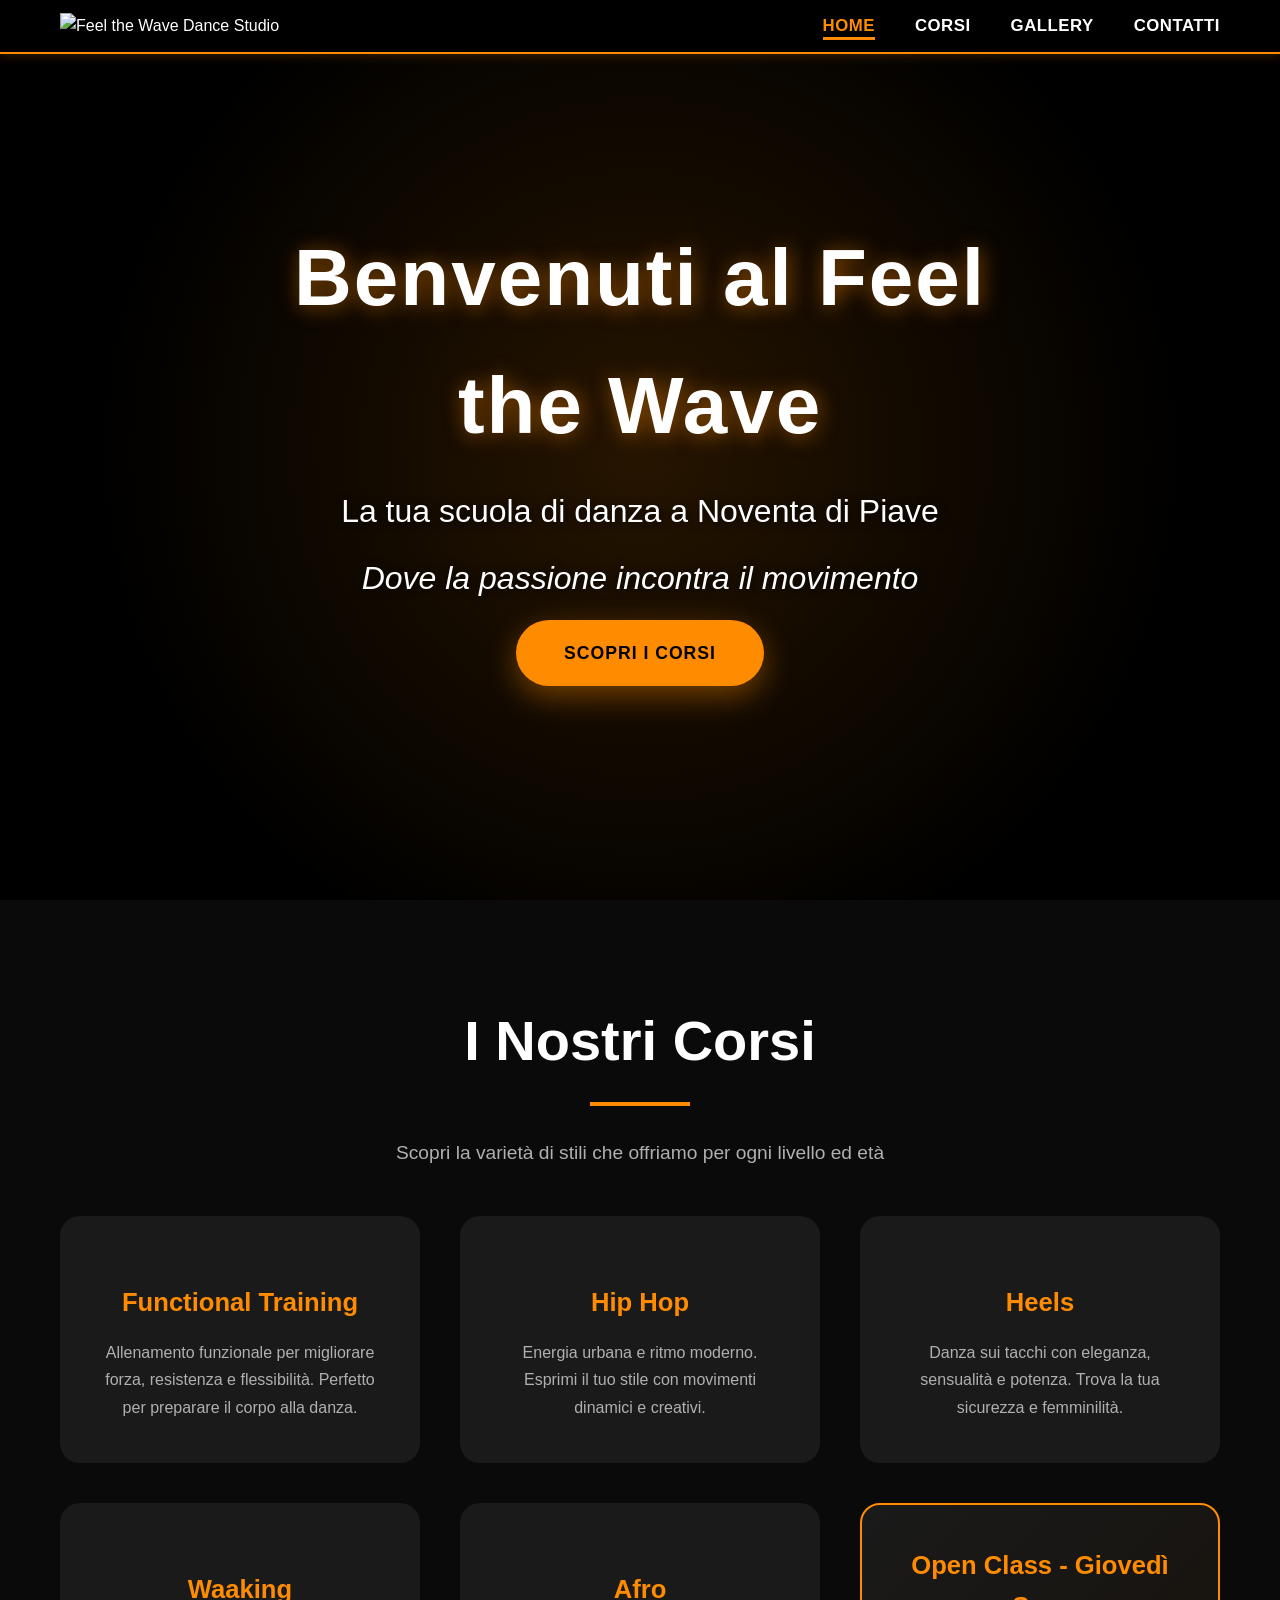
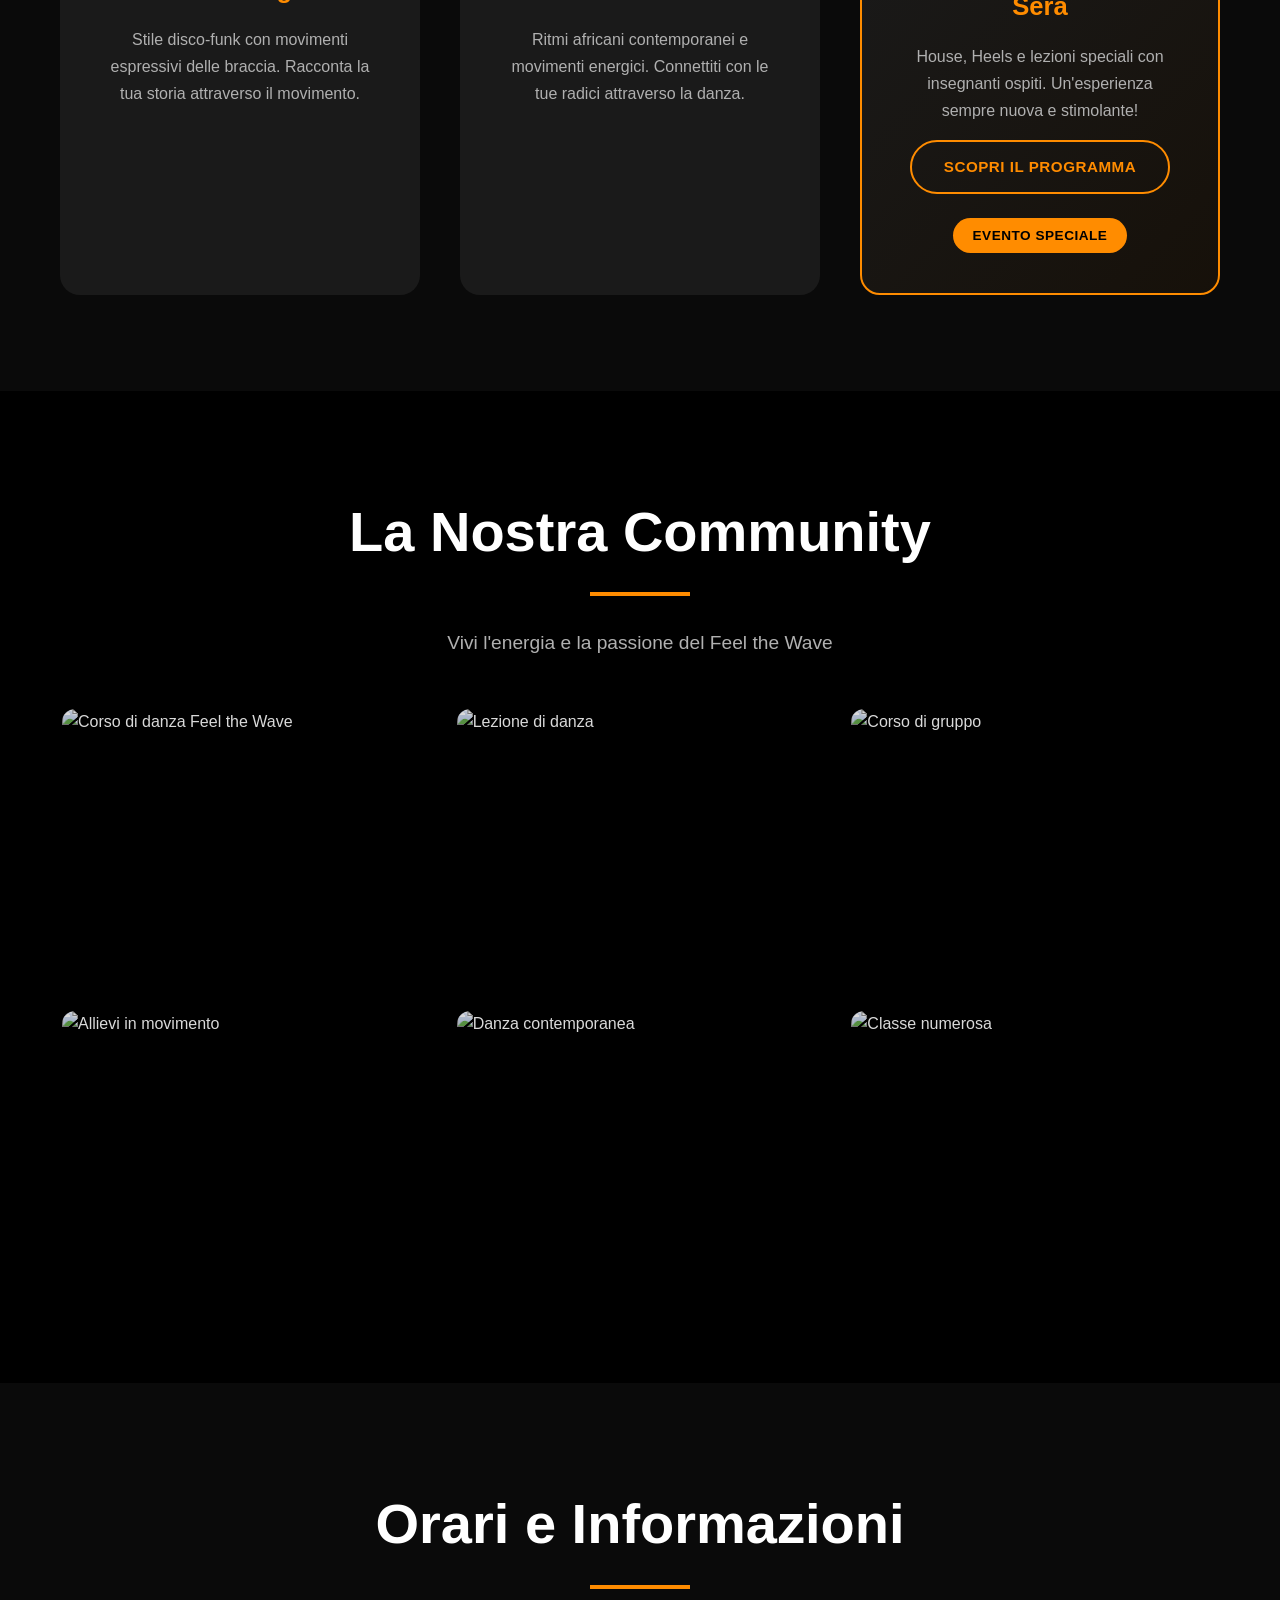
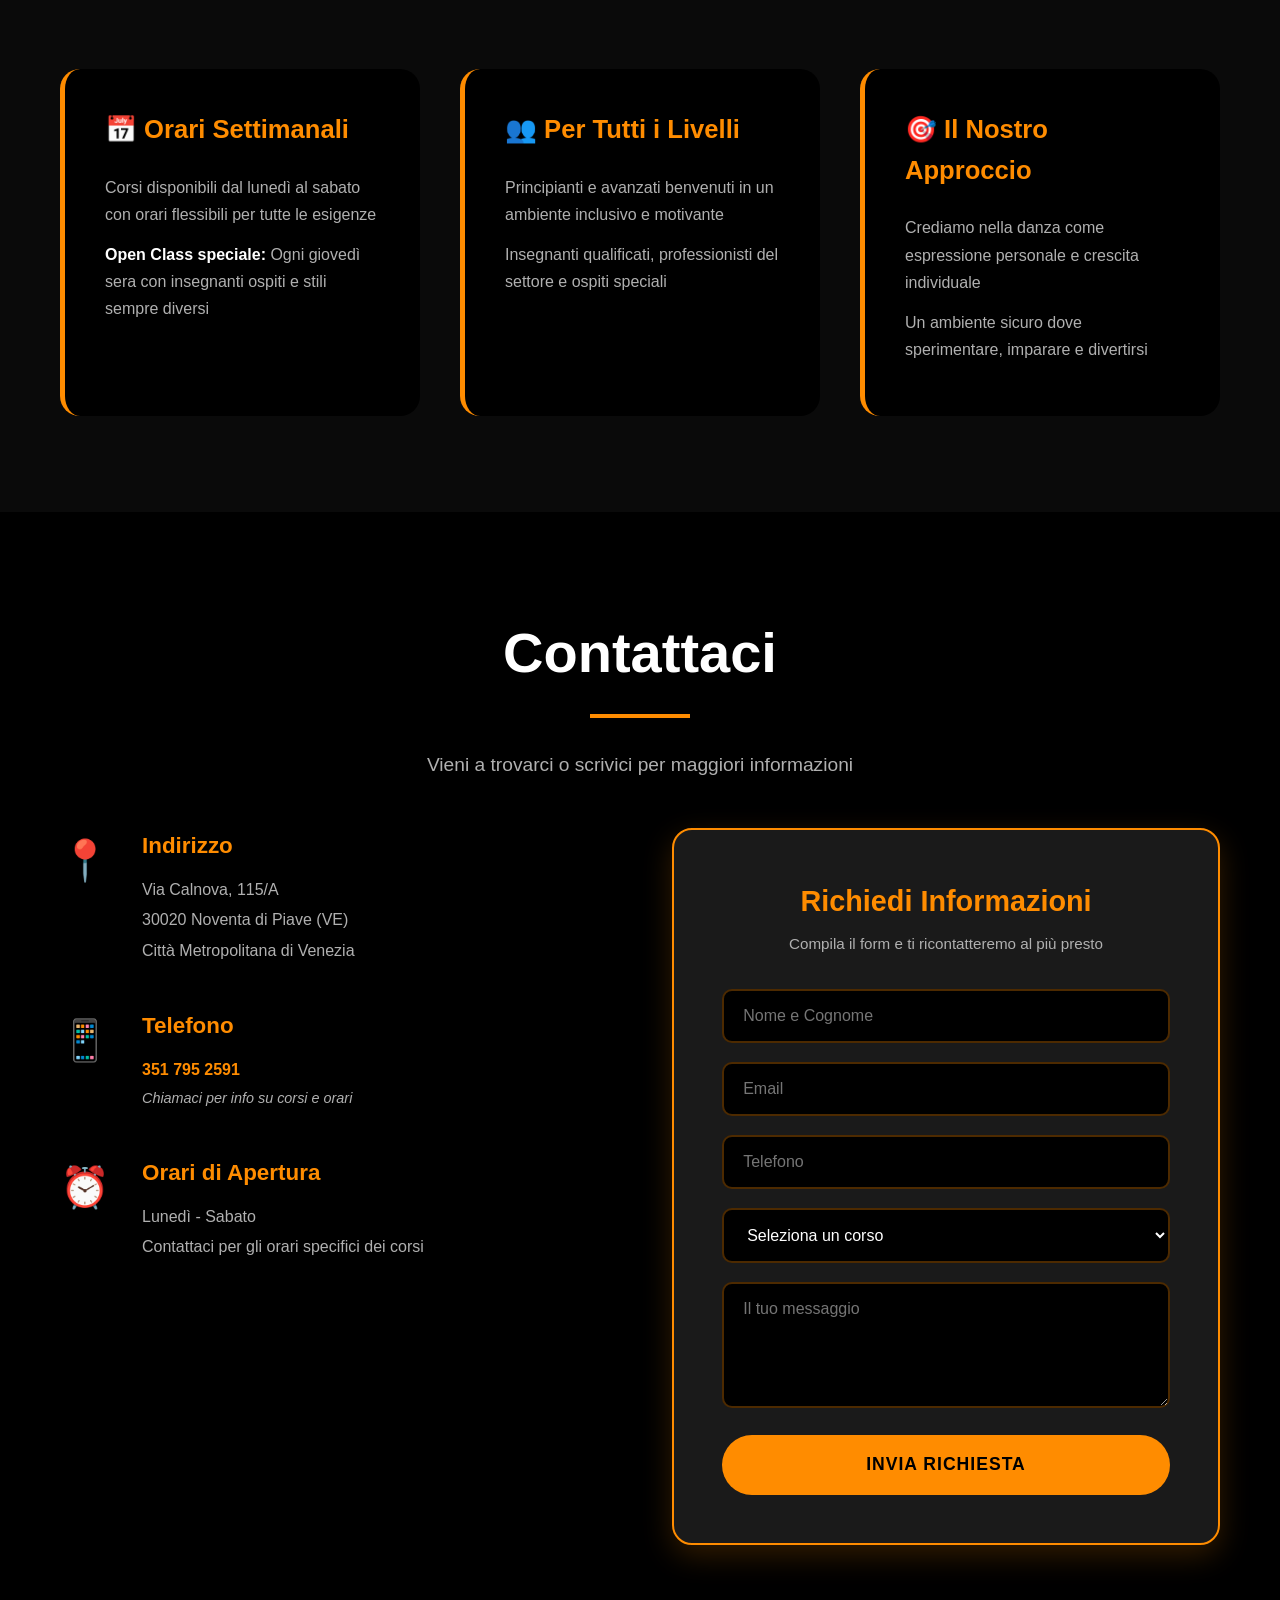
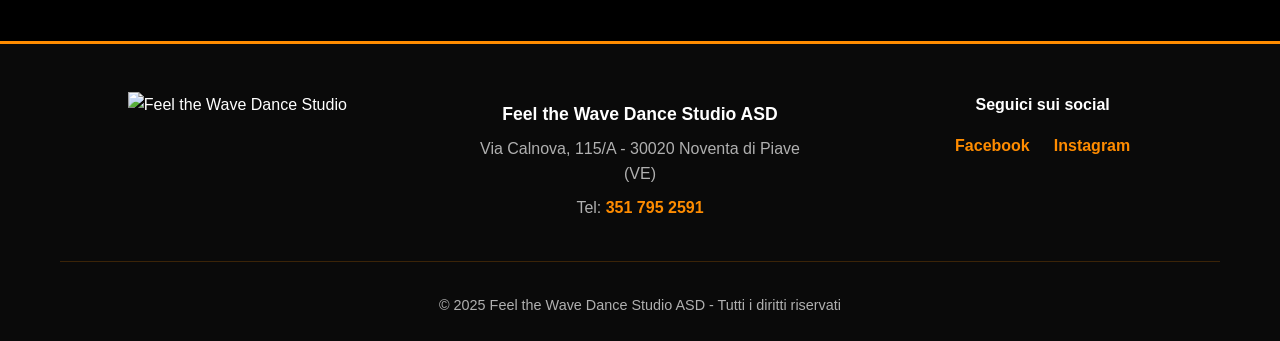
==== index.html @ f0651209 "Update and rename Feel the Wave.html to index.html" ====
<!DOCTYPE html>
<html lang="it">

<head>
    <meta charset="UTF-8">
    <meta name="viewport" content="width=device-width, initial-scale=1.0">
    <title>Feel the Wave Dance Studio ASD - Noventa di Piave</title>
    <link rel="stylesheet" href="style.css">
</head>

<body>
    <header>
        <nav class="navbar">
            <div class="container">
                <div class="logo">
                    <img src="logo.jpg" alt="Feel the Wave Dance Studio" class="logo-img">
                </div>
                <button class="menu-toggle" aria-label="Menu">
                    <span></span>
                    <span></span>
                    <span></span>
                </button>
                <ul class="nav-menu">
                    <li><a href="#home">Home</a></li>
                    <li><a href="#corsi">Corsi</a></li>
                    <li><a href="#gallery">Gallery</a></li>
                    <li><a href="#contatti">Contatti</a></li>
                </ul>
            </div>
        </nav>
    </header>

    <section id="home" class="hero">
        <div class="hero-content">
            <h2>Benvenuti al Feel the Wave</h2>
            <p>La tua scuola di danza a Noventa di Piave</p>
            <p class="hero-subtitle">Dove la passione incontra il movimento</p>
            <a href="#corsi" class="cta-button">Scopri i Corsi</a>
        </div>
        <div class="hero-overlay"></div>
    </section>

    <section id="corsi" class="courses">
        <div class="container">
            <h2 class="section-title">I Nostri Corsi</h2>
            <p class="section-subtitle">Scopri la varietà di stili che offriamo per ogni livello ed età</p>
            <div class="course-grid">
                <div class="course-card">
                    <div class="course-icon"></div>
                    <h3>Functional Training</h3>
                    <p>Allenamento funzionale per migliorare forza, resistenza e flessibilità. Perfetto per preparare il
                        corpo alla danza.</p>
                </div>
                <div class="course-card">
                    <div class="course-icon"></div>
                    <h3>Hip Hop</h3>
                    <p>Energia urbana e ritmo moderno. Esprimi il tuo stile con movimenti dinamici e creativi.</p>
                </div>
                <div class="course-card">
                    <div class="course-icon"></div>
                    <h3>Heels</h3>
                    <p>Danza sui tacchi con eleganza, sensualità e potenza. Trova la tua sicurezza e femminilità.</p>
                </div>
                <div class="course-card">
                    <div class="course-icon"></div>
                    <h3>Waaking</h3>
                    <p>Stile disco-funk con movimenti espressivi delle braccia. Racconta la tua storia attraverso il
                        movimento.</p>
                </div>
                <div class="course-card">
                    <div class="course-icon"></div>
                    <h3>Afro</h3>
                    <p>Ritmi africani contemporanei e movimenti energici. Connettiti con le tue radici attraverso la
                        danza.</p>
                </div>
                <div class="course-card special">
                    <h3>Open Class - Giovedì Sera</h3>
                    <p>House, Heels e lezioni speciali con insegnanti ospiti. Un'esperienza sempre nuova e stimolante!</p>
                    <a href="Open Classes.html" class="course-link">Scopri il Programma</a>
                    <span class="badge">Evento Speciale</span>
                </div>
            </div>
        </div>
    </section>

    <section id="gallery" class="gallery">
        <div class="container">
            <h2 class="section-title">La Nostra Community</h2>
            <p class="section-subtitle">Vivi l'energia e la passione del Feel the Wave</p>
            <div class="gallery-grid">
                <div class="gallery-item">
                    <img src="afro.jpg" alt="Corso di danza Feel the Wave">
                </div>
                <div class="gallery-item">
                    <img src="bambini.jpg" alt="Lezione di danza">
                </div>
                <div class="gallery-item">
                    <img src="bho.jpg" alt="Corso di gruppo">
                </div>
                <div class="gallery-item">
                    <img src="jade.jpg" alt="Allievi in movimento">
                </div>
                <div class="gallery-item">
                    <img src="afro2.jpg" alt="Danza contemporanea">
                </div>
                <div class="gallery-item">
                    <img src="bambini2.jpg" alt="Classe numerosa">
                </div>
            </div>
        </div>
    </section>

    <section id="orari" class="schedule">
        <div class="container">
            <h2 class="section-title">Orari e Informazioni</h2>
            <div class="schedule-info">
                <div class="info-card">
                    <h3>📅 Orari Settimanali</h3>
                    <p>Corsi disponibili dal lunedì al sabato con orari flessibili per tutte le esigenze</p>
                    <p><strong>Open Class speciale:</strong> Ogni giovedì sera con insegnanti ospiti e stili sempre
                        diversi</p>
                </div>
                <div class="info-card">
                    <h3>👥 Per Tutti i Livelli</h3>
                    <p>Principianti e avanzati benvenuti in un ambiente inclusivo e motivante</p>
                    <p>Insegnanti qualificati, professionisti del settore e ospiti speciali</p>
                </div>
                <div class="info-card">
                    <h3>🎯 Il Nostro Approccio</h3>
                    <p>Crediamo nella danza come espressione personale e crescita individuale</p>
                    <p>Un ambiente sicuro dove sperimentare, imparare e divertirsi</p>
                </div>
            </div>
        </div>
    </section>

    <section id="contatti" class="contact">
        <div class="container">
            <h2 class="section-title">Contattaci</h2>
            <p class="section-subtitle">Vieni a trovarci o scrivici per maggiori informazioni</p>
            <div class="contact-grid">
                <div class="contact-info">
                    <div class="contact-item">
                        <div class="contact-icon">📍</div>
                        <div>
                            <h3>Indirizzo</h3>
                            <p>Via Calnova, 115/A</p>
                            <p>30020 Noventa di Piave (VE)</p>
                            <p>Città Metropolitana di Venezia</p>
                        </div>
                    </div>
                    <div class="contact-item">
                        <div class="contact-icon">📱</div>
                        <div>
                            <h3>Telefono</h3>
                            <p><a href="tel:+393517952591">351 795 2591</a></p>
                            <p class="contact-note">Chiamaci per info su corsi e orari</p>
                        </div>
                    </div>
                    <div class="contact-item">
                        <div class="contact-icon">⏰</div>
                        <div>
                            <h3>Orari di Apertura</h3>
                            <p>Lunedì - Sabato</p>
                            <p>Contattaci per gli orari specifici dei corsi</p>
                        </div>
                    </div>
                </div>
                <div class="contact-form-wrapper">
                    <form class="contact-form">
                        <h3>Richiedi Informazioni</h3>
                        <p class="form-subtitle">Compila il form e ti ricontatteremo al più presto</p>
                        <input type="text" name="nome" placeholder="Nome e Cognome" required>
                        <input type="email" name="email" placeholder="Email" required>
                        <input type="tel" name="telefono" placeholder="Telefono">
                        <select name="corso" required>
                            <option value="">Seleziona un corso</option>
                            <option value="functional">Functional Training</option>
                            <option value="hiphop">Hip Hop</option>
                            <option value="heels">Heels</option>
                            <option value="waaking">Waaking</option>
                            <option value="afro">Afro</option>
                            <option value="openclass">Open Class Giovedì</option>
                            <option value="info">Informazioni generali</option>
                        </select>
                        <textarea name="messaggio" placeholder="Il tuo messaggio" rows="5" required></textarea>
                        <button type="submit" class="submit-button">Invia Richiesta</button>
                    </form>
                </div>
            </div>
        </div>
    </section>

    <footer>
        <div class="container">
            <div class="footer-content">
                <div class="footer-logo">
                    <img src="logo.jpg" alt="Feel the Wave Dance Studio">
                </div>
                <div class="footer-info">
                    <p><strong>Feel the Wave Dance Studio ASD</strong></p>
                    <p>Via Calnova, 115/A - 30020 Noventa di Piave (VE)</p>
                    <p>Tel: <a href="tel:+393517952591">351 795 2591</a></p>
                </div>
                <div class="footer-social">
                    <p>Seguici sui social</p>
                    <div class="social-links">
                        <a href="https://www.facebook.com/p/Feel-the-Wave-Dance-Studio-61576033812124/"
                            aria-label="Facebook">Facebook</a>
                        <a href="https://www.instagram.com/feelthewavedancestudio/" aria-label="Instagram">Instagram</a>
                    </div>
                </div>
            </div>
            <div class="footer-bottom">
                <p>&copy; 2025 Feel the Wave Dance Studio ASD - Tutti i diritti riservati</p>
            </div>
        </div>
    </footer>

    <script src="script.js"></script>
</body>

</html>
---- style.css ----
* {
    margin: 0;
    padding: 0;
    box-sizing: border-box;
}

:root {
    --primary-orange: #FF8C00;
    --secondary-orange: #FFA500;
    --bg-black: #000000;
    --bg-dark: #0a0a0a;
    --bg-card: #1a1a1a;
    --text-white: #ffffff;
    --text-gray: #b0b0b0;
    --accent-purple: #9333ea;
}

body {
    font-family: 'Segoe UI', Tahoma, Geneva, Verdana, sans-serif;
    background-color: var(--bg-black);
    color: var(--text-white);
    line-height: 1.6;
    overflow-x: hidden;
}

.container {
    max-width: 1200px;
    margin: 0 auto;
    padding: 0 20px;
}

/* Navbar */
.navbar {
    background: rgba(0, 0, 0, 0.98);
    backdrop-filter: blur(10px);
    position: fixed;
    width: 100%;
    top: 0;
    z-index: 1000;
    border-bottom: 2px solid var(--primary-orange);
    box-shadow: 0 2px 10px rgba(255, 140, 0, 0.2);
}

.navbar .container {
    display: flex;
    justify-content: space-between;
    align-items: center;
    padding: 0.8rem 20px;
}

.logo-img {
    height: 90px;
    width: auto;
    transition: transform 0.3s;
}

.logo-img:hover {
    transform: scale(1.05);
}

.menu-toggle {
    display: none;
    flex-direction: column;
    background: none;
    border: none;
    cursor: pointer;
    padding: 5px;
}

.menu-toggle span {
    width: 25px;
    height: 3px;
    background: var(--primary-orange);
    margin: 3px 0;
    transition: 0.3s;
    border-radius: 2px;
}

.nav-menu {
    display: flex;
    list-style: none;
    gap: 2.5rem;
}

.nav-menu a {
    color: var(--text-white);
    text-decoration: none;
    font-weight: 600;
    font-size: 1.05rem;
    transition: color 0.3s;
    position: relative;
    text-transform: uppercase;
    letter-spacing: 0.5px;
}

.nav-menu a::after {
    content: '';
    position: absolute;
    bottom: -5px;
    left: 0;
    width: 0;
    height: 3px;
    background: var(--primary-orange);
    transition: width 0.3s;
}

.nav-menu a:hover::after,
.nav-menu a.active::after {
    width: 100%;
}

.nav-menu a:hover,
.nav-menu a.active {
    color: var(--primary-orange);
}

/* Hero Section */
.hero {
    min-height: 100vh;
    display: flex;
    align-items: center;
    justify-content: center;
    background: linear-gradient(rgba(0, 0, 0, 0.6), rgba(0, 0, 0, 0.6)),
                url('photo5.jpg');
    background-size: cover;
    background-position: center;
    background-attachment: fixed;
    text-align: center;
    position: relative;
    overflow: hidden;
}

.hero-overlay {
    position: absolute;
    top: 0;
    left: 0;
    width: 100%;
    height: 100%;
    background: radial-gradient(circle at 50% 50%, rgba(255, 140, 0, 0.15), transparent 70%);
    animation: pulse 4s ease-in-out infinite;
    pointer-events: none;
}

@keyframes pulse {
    0%, 100% { opacity: 0.5; }
    50% { opacity: 1; }
}

.hero-content {
    position: relative;
    z-index: 1;
    animation: fadeInUp 1s ease-out;
    max-width: 900px;
    padding: 2rem;
}

@keyframes fadeInUp {
    from {
        opacity: 0;
        transform: translateY(40px);
    }
    to {
        opacity: 1;
        transform: translateY(0);
    }
}

.hero h2 {
    font-size: clamp(3rem, 7vw, 5rem);
    margin-bottom: 1rem;
    color: var(--text-white);
    text-shadow: 2px 2px 20px rgba(255, 140, 0, 0.5);
    font-weight: 800;
    letter-spacing: 2px;
}

.hero p {
    font-size: clamp(1.3rem, 3vw, 2rem);
    color: var(--text-white);
    margin-bottom: 1rem;
    text-shadow: 1px 1px 10px rgba(0, 0, 0, 0.8);
}

.hero-subtitle {
    color: var(--primary-orange);
    font-size: clamp(1.1rem, 2.5vw, 1.5rem);
    margin-bottom: 2.5rem;
    font-style: italic;
}

.cta-button {
    display: inline-block;
    padding: 1.2rem 3rem;
    background: var(--primary-orange);
    color: var(--bg-black);
    text-decoration: none;
    border-radius: 50px;
    font-weight: bold;
    font-size: 1.1rem;
    text-transform: uppercase;
    letter-spacing: 1px;
    transition: all 0.3s;
    box-shadow: 0 10px 30px rgba(255, 140, 0, 0.4);
}

.cta-button:hover {
    transform: translateY(-3px);
    box-shadow: 0 15px 40px rgba(255, 140, 0, 0.6);
    background: var(--secondary-orange);
}

/* Sections */
section {
    padding: 6rem 0;
}

.section-title {
    text-align: center;
    font-size: clamp(2.5rem, 5vw, 3.5rem);
    margin-bottom: 1rem;
    color: var(--text-white);
    font-weight: 800;
    position: relative;
    display: inline-block;
    width: 100%;
}

.section-title::after {
    content: '';
    display: block;
    width: 100px;
    height: 4px;
    background: var(--primary-orange);
    margin: 1rem auto;
}

.section-subtitle {
    text-align: center;
    font-size: 1.2rem;
    color: var(--text-gray);
    margin-bottom: 3rem;
    max-width: 600px;
    margin-left: auto;
    margin-right: auto;
}

/* Courses */
.courses {
    background: var(--bg-dark);
}

.course-grid {
    display: grid;
    grid-template-columns: repeat(auto-fit, minmax(300px, 1fr));
    gap: 2.5rem;
    margin-top: 3rem;
}

.course-card {
    background: var(--bg-card);
    padding: 2.5rem;
    border-radius: 20px;
    text-align: center;
    transition: transform 0.3s, box-shadow 0.3s;
    border: 2px solid transparent;
    position: relative;
    overflow: hidden;
}

.course-card::before {
    content: '';
    position: absolute;
    top: 0;
    left: 0;
    width: 100%;
    height: 100%;
    background: linear-gradient(135deg, var(--primary-orange), var(--secondary-orange));
    opacity: 0;
    transition: opacity 0.3s;
}

.course-card:hover::before {
    opacity: 0.1;
}

.course-card:hover {
    transform: translateY(-10px);
    border-color: var(--primary-orange);
    box-shadow: 0 20px 40px rgba(255, 140, 0, 0.3);
}

.course-card.special {
    border: 2px solid var(--primary-orange);
    background: linear-gradient(135deg, var(--bg-card), rgba(255, 140, 0, 0.05));
}

.course-icon {
    font-size: 3.5rem;
    margin-bottom: 1.5rem;
    filter: grayscale(0.3);
}

.course-card h3 {
    color: var(--primary-orange);
    margin-bottom: 1rem;
    font-size: 1.6rem;
    position: relative;
    z-index: 1;
    font-weight: 700;
}

.course-card p {
    color: var(--text-gray);
    position: relative;
    z-index: 1;
    line-height: 1.7;
}

.badge {
    display: inline-block;
    background: var(--primary-orange);
    color: var(--bg-black);
    padding: 0.4rem 1.2rem;
    border-radius: 20px;
    font-size: 0.85rem;
    font-weight: bold;
    margin-top: 1rem;
    position: relative;
    z-index: 1;
    text-transform: uppercase;
    letter-spacing: 0.5px;
}

/* Gallery */
.gallery {
    background: var(--bg-black);
}

.gallery-grid {
    display: grid;
    grid-template-columns: repeat(auto-fit, minmax(300px, 1fr));
    gap: 1.5rem;
    margin-top: 3rem;
}

.gallery-item {
    position: relative;
    overflow: hidden;
    border-radius: 15px;
    aspect-ratio: 4/3;
    cursor: pointer;
    border: 2px solid transparent;
    transition: all 0.3s;
}

.gallery-item img {
    width: 100%;
    height: 100%;
    object-fit: cover;
    transition: transform 0.5s;
    filter: grayscale(0.2) brightness(0.85);
}

.gallery-item:hover {
    border-color: var(--primary-orange);
    box-shadow: 0 10px 30px rgba(255, 140, 0, 0.3);
}

.gallery-item:hover img {
    transform: scale(1.1);
    filter: grayscale(0) brightness(1);
}

/* Schedule */
.schedule {
    background: var(--bg-dark);
}

.schedule-info {
    display: grid;
    grid-template-columns: repeat(auto-fit, minmax(320px, 1fr));
    gap: 2.5rem;
    margin-top: 3rem;
}

.info-card {
    background: var(--bg-black);
    padding: 2.5rem;
    border-radius: 20px;
    border-left: 5px solid var(--primary-orange);
    transition: transform 0.3s, box-shadow 0.3s;
}

.info-card:hover {
    transform: translateX(10px);
    box-shadow: -5px 5px 20px rgba(255, 140, 0, 0.2);
}

.info-card h3 {
    color: var(--primary-orange);
    margin-bottom: 1.5rem;
    font-size: 1.6rem;
    font-weight: 700;
}

.info-card p {
    color: var(--text-gray);
    margin-bottom: 0.8rem;
    line-height: 1.7;
}

.info-card strong {
    color: var(--text-white);
}

/* Contact */
.contact {
    background: var(--bg-black);
}

.contact-grid {
    display: grid;
    grid-template-columns: repeat(auto-fit, minmax(350px, 1fr));
    gap: 4rem;
    margin-top: 3rem;
}

.contact-info {
    display: flex;
    flex-direction: column;
    gap: 2.5rem;
}

.contact-item {
    display: flex;
    gap: 2rem;
    align-items: flex-start;
}

.contact-icon {
    font-size: 2.5rem;
    min-width: 50px;
}

.contact-item h3 {
    color: var(--primary-orange);
    margin-bottom: 0.8rem;
    font-size: 1.4rem;
    font-weight: 700;
}

.contact-item p {
    color: var(--text-gray);
    margin: 0.3rem 0;
}

.contact-note {
    font-size: 0.9rem;
    font-style: italic;
}

.contact-item a {
    color: var(--primary-orange);
    text-decoration: none;
    font-weight: 600;
    transition: color 0.3s;
}

.contact-item a:hover {
    color: var(--secondary-orange);
    text-decoration: underline;
}

.contact-form-wrapper {
    background: var(--bg-card);
    padding: 3rem;
    border-radius: 20px;
    border: 2px solid var(--primary-orange);
    box-shadow: 0 10px 30px rgba(255, 140, 0, 0.2);
}

.contact-form h3 {
    color: var(--primary-orange);
    margin-bottom: 0.5rem;
    text-align: center;
    font-size: 1.8rem;
    font-weight: 700;
}

.form-subtitle {
    text-align: center;
    color: var(--text-gray);
    margin-bottom: 2rem;
    font-size: 0.95rem;
}

.contact-form input,
.contact-form textarea,
.contact-form select {
    width: 100%;
    padding: 1rem 1.2rem;
    margin-bottom: 1.2rem;
    background: var(--bg-black);
    border: 2px solid rgba(255, 140, 0, 0.3);
    border-radius: 10px;
    color: var(--text-white);
    font-family: inherit;
    font-size: 1rem;
    transition: border-color 0.3s, box-shadow 0.3s;
}

.contact-form input:focus,
.contact-form textarea:focus,
.contact-form select:focus {
    outline: none;
    border-color: var(--primary-orange);
    box-shadow: 0 0 0 3px rgba(255, 140, 0, 0.1);
}

.contact-form select {
    cursor: pointer;
}

.contact-form textarea {
    resize: vertical;
    min-height: 120px;
}

.submit-button {
    width: 100%;
    padding: 1.2rem;
    background: var(--primary-orange);
    color: var(--bg-black);
    border: none;
    border-radius: 50px;
    font-weight: bold;
    font-size: 1.1rem;
    cursor: pointer;
    text-transform: uppercase;
    letter-spacing: 1px;
    transition: all 0.3s;
}

.submit-button:hover {
    transform: translateY(-2px);
    box-shadow: 0 10px 30px rgba(255, 140, 0, 0.4);
    background: var(--secondary-orange);
}

/* Footer */
footer {
    background: var(--bg-dark);
    padding: 3rem 0 1.5rem;
    border-top: 3px solid var(--primary-orange);
}

.footer-content {
    display: grid;
    grid-template-columns: repeat(auto-fit, minmax(250px, 1fr));
    gap: 3rem;
    margin-bottom: 2rem;
    text-align: center;
}

.footer-logo img {
    height: 100px;
    width: auto;
    margin: 0 auto;
}

.footer-info p {
    color: var(--text-gray);
    margin: 0.5rem 0;
}

.footer-info strong {
    color: var(--text-white);
    font-size: 1.1rem;
}

.footer-info a {
    color: var(--primary-orange);
    text-decoration: none;
    font-weight: 600;
}

.footer-info a:hover {
    text-decoration: underline;
}

.footer-social p {
    color: var(--text-white);
    margin-bottom: 1rem;
    font-weight: 600;
}

.social-links {
    display: flex;
    gap: 1.5rem;
    justify-content: center;
}

.social-links a {
    color: var(--primary-orange);
    text-decoration: none;
    font-weight: 600;
    transition: color 0.3s;
}

.social-links a:hover {
    color: var(--secondary-orange);
    text-decoration: underline;
}

.footer-bottom {
    text-align: center;
    padding-top: 2rem;
    border-top: 1px solid rgba(255, 140, 0, 0.2);
}

.footer-bottom p {
    color: var(--text-gray);
    font-size: 0.9rem;
}

/* Responsive */
@media (max-width: 768px) {
    .menu-toggle {
        display: flex;
    }

    .nav-menu {
        position: fixed;
        left: -100%;
        top: 100px;
        flex-direction: column;
        background: rgba(0, 0, 0, 0.98);
        width: 100%;
        text-align: center;
        transition: 0.3s;
        padding: 2rem 0;
        gap: 1.5rem;
        border-top: 2px solid var(--primary-orange);
    }

    .nav-menu.active {
        left: 0;
    }

    .course-grid,
    .gallery-grid {
        grid-template-columns: 1fr;
    }

    .contact-grid {
        grid-template-columns: 1fr;
    }

    .footer-content {
        grid-template-columns: 1fr;
        gap: 2rem;
    }

    section {
        padding: 4rem 0;
    }
}

@media (max-width: 480px) {
    .navbar .container {
        padding: 1rem 15px;
    }

    .logo-img {
        height: 70px;
    }

    .hero {
        min-height: 80vh;
        background-attachment: scroll;
    }

    .contact-form-wrapper {
        padding: 2rem 1.5rem;
    }
}

/* Course Link Button - per il pulsante "Scopri il Programma" */
.course-link {
    display: inline-block;
    margin-top: 1rem;
    margin-bottom: 0.5rem;
    padding: 0.8rem 2rem;
    background: transparent;
    color: var(--primary-orange);
    text-decoration: none;
    border: 2px solid var(--primary-orange);
    border-radius: 50px;
    font-weight: 600;
    font-size: 0.95rem;
    text-transform: uppercase;
    letter-spacing: 0.5px;
    transition: all 0.3s;
    position: relative;
    z-index: 2;
}

.course-link:hover {
    background: var(--primary-orange);
    color: var(--bg-black);
    transform: translateY(-2px);
    box-shadow: 0 5px 15px rgba(255, 140, 0, 0.3);
}
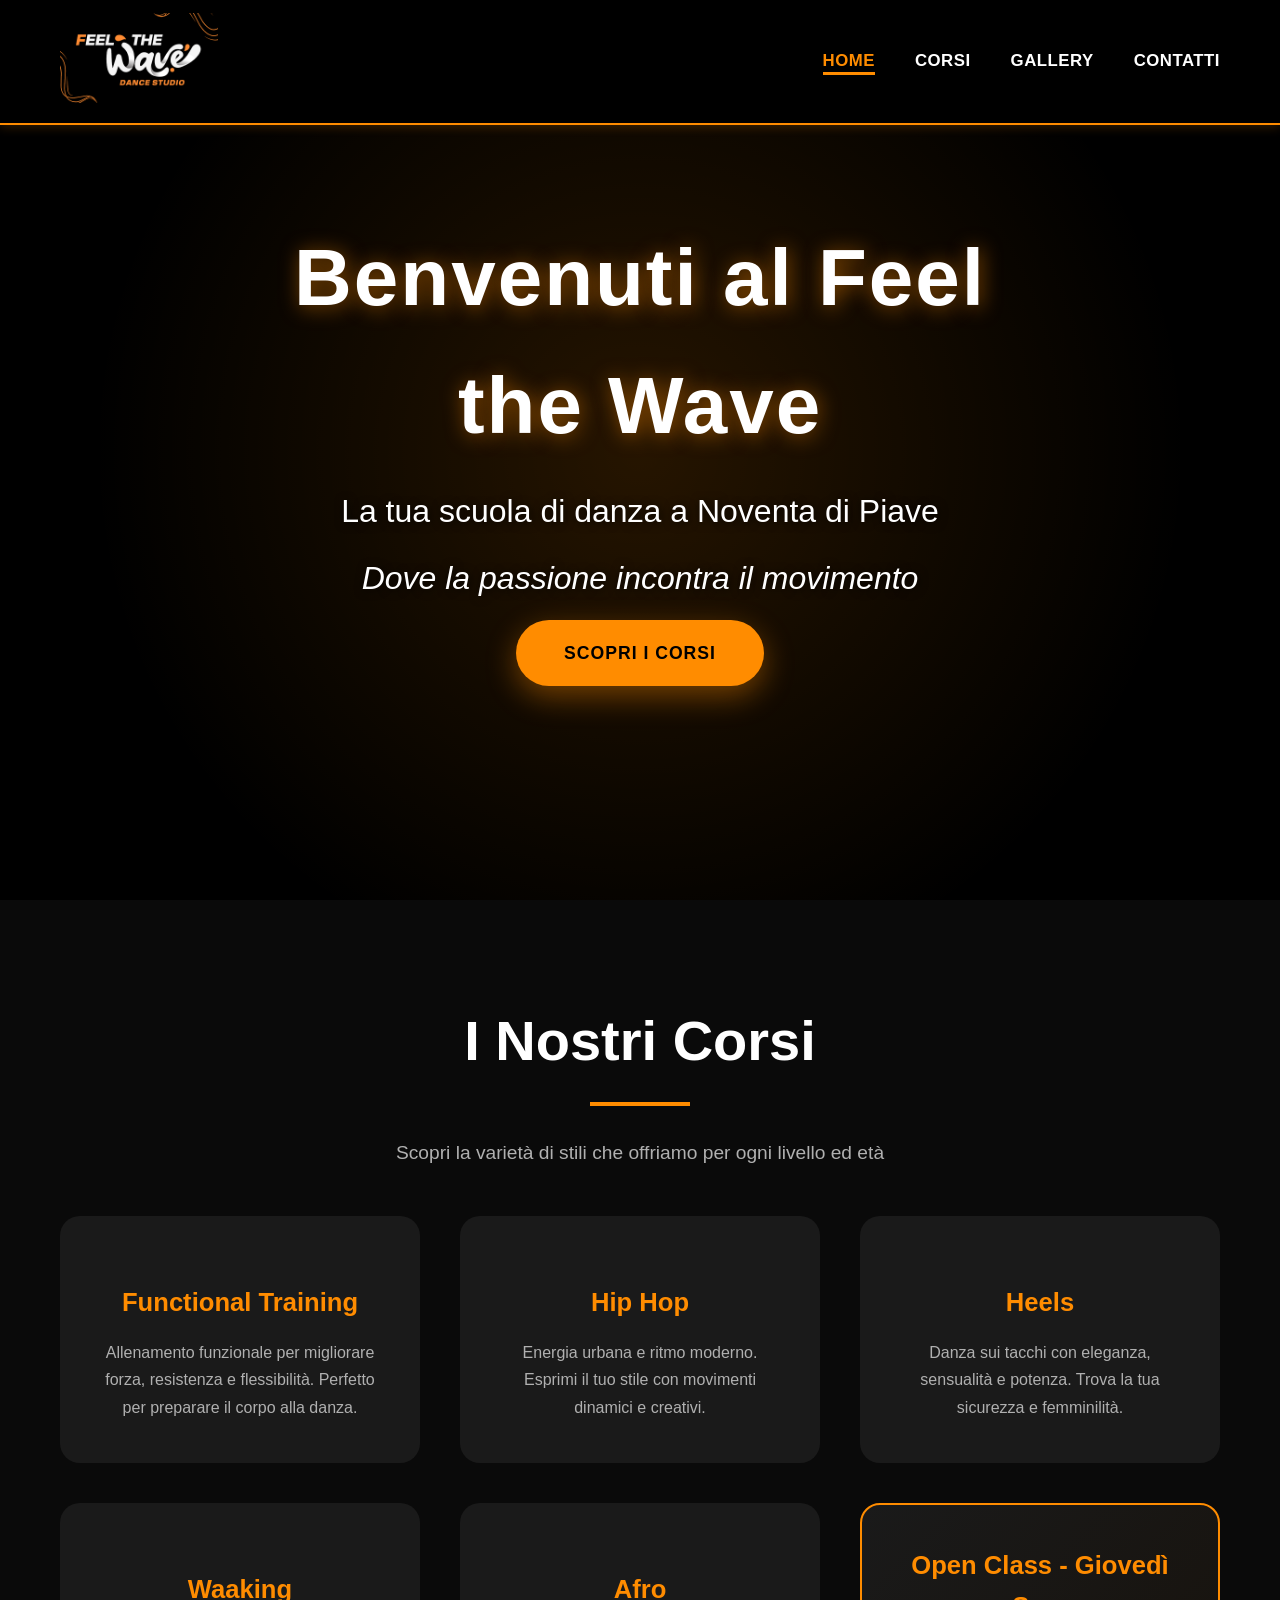
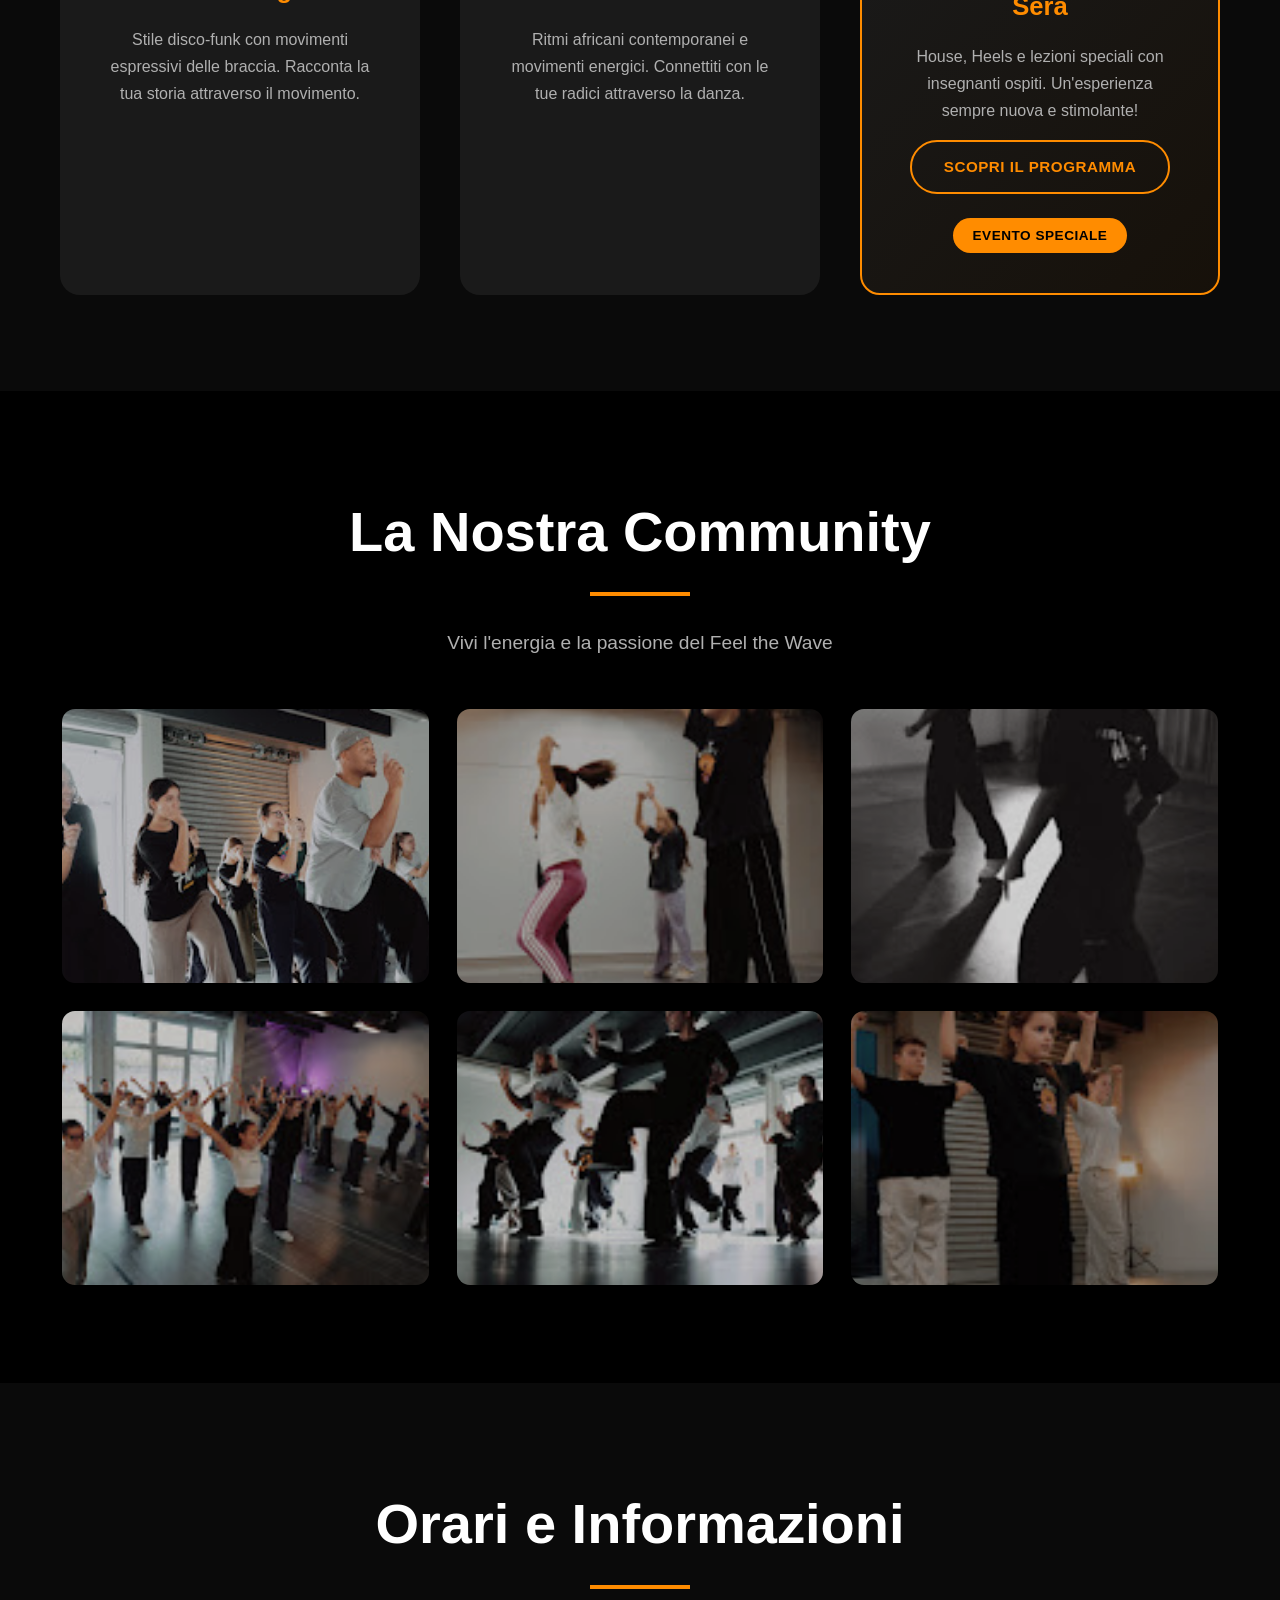
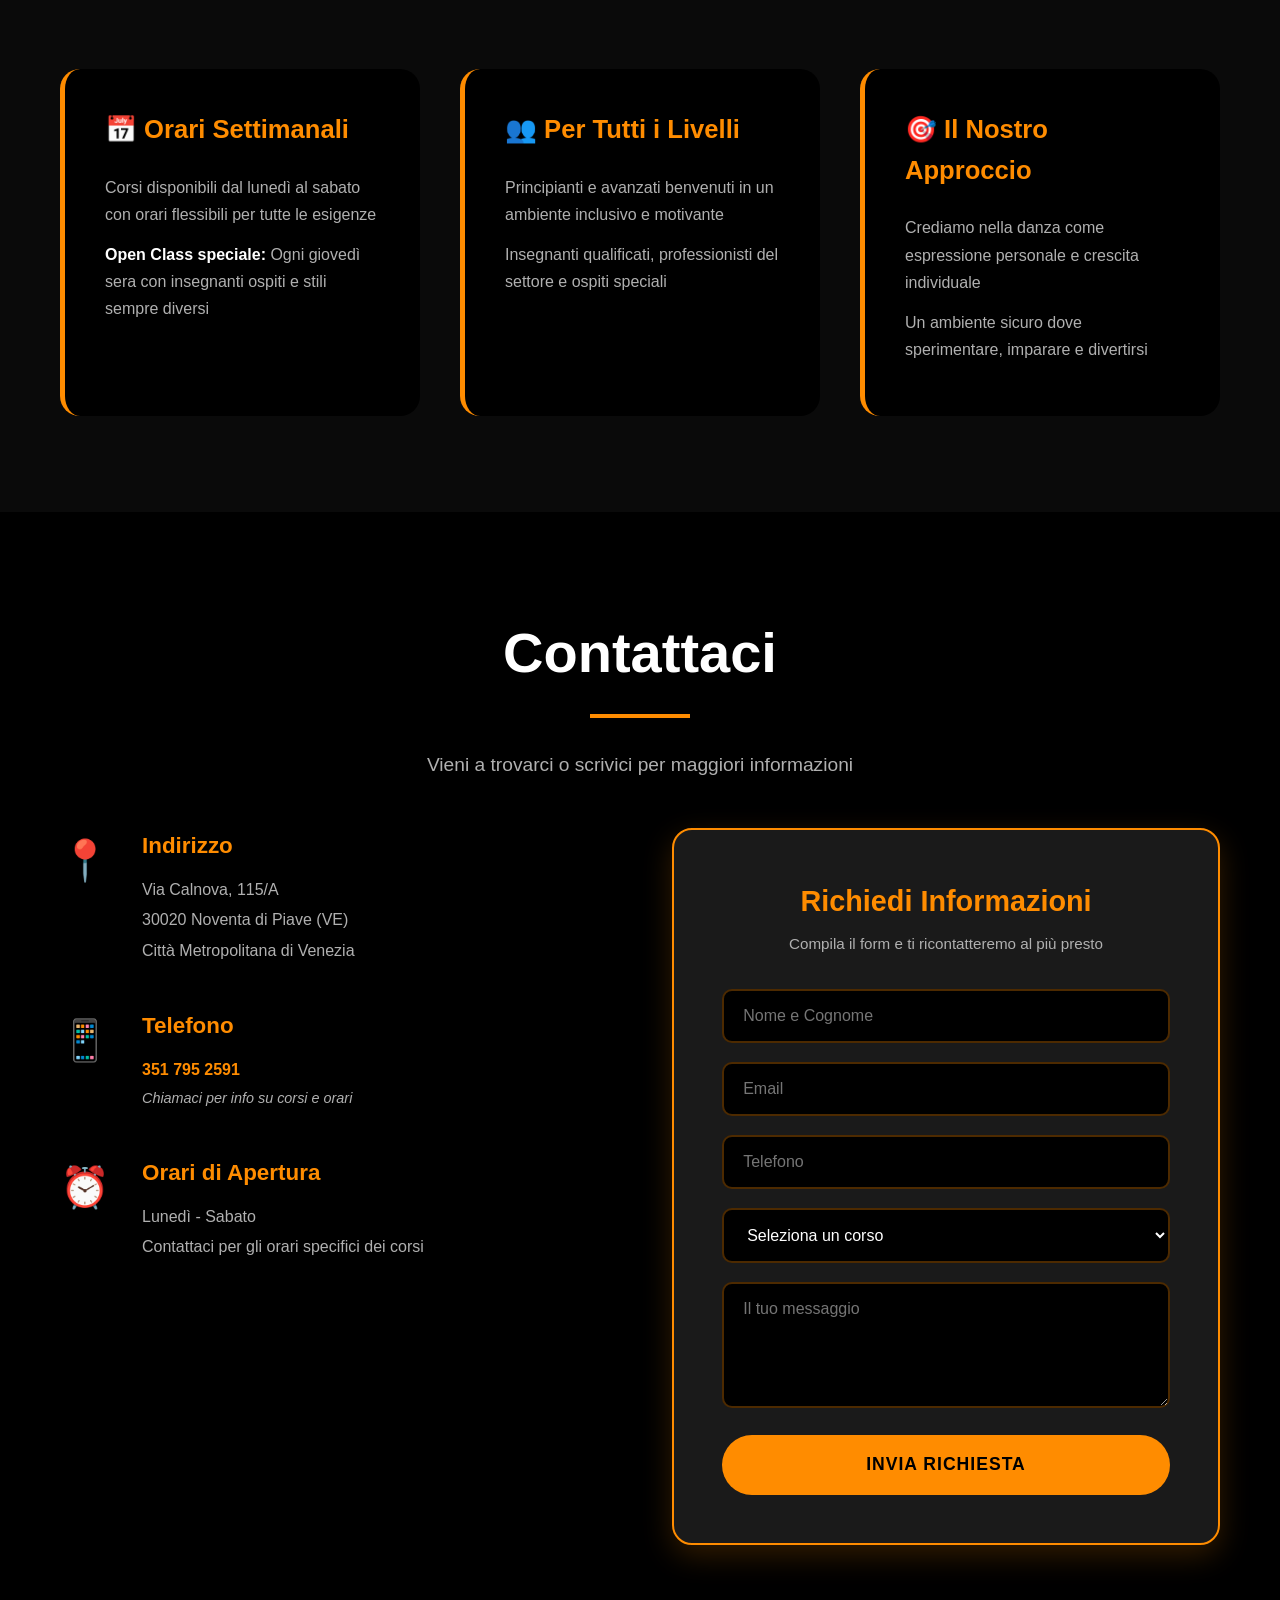
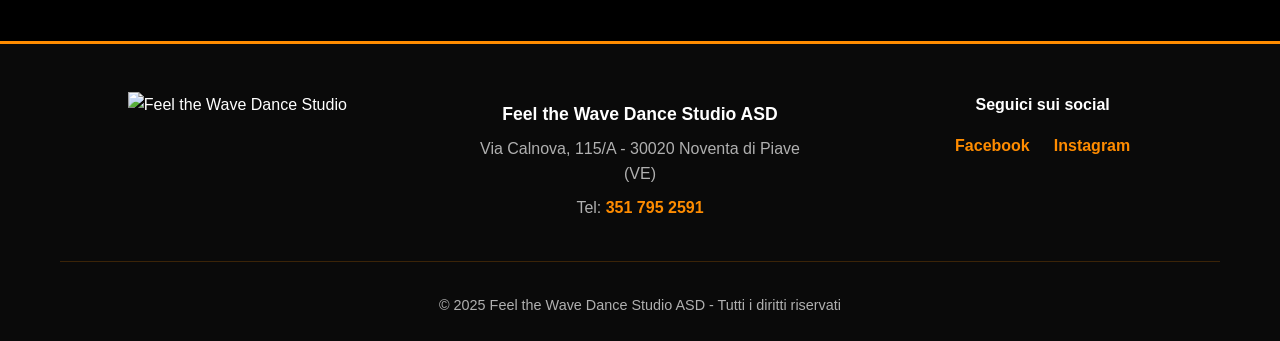
==== commit bc213f8e: "Change logo image and fix HTML structure Updated logo image source and adjusted HTML structure." ====
--- a/index.html
+++ b/index.html
@@ -13,7 +13,7 @@
         <nav class="navbar">
             <div class="container">
                 <div class="logo">
-                    <img src="logo.jpg" alt="Feel the Wave Dance Studio" class="logo-img">
+                    <img src="logo.png" alt="Feel the Wave Dance Studio" class="logo-img">
                 </div>
                 <button class="menu-toggle" aria-label="Menu">
                     <span></span>
@@ -76,7 +76,7 @@
                 <div class="course-card special">
                     <h3>Open Class - Giovedì Sera</h3>
                     <p>House, Heels e lezioni speciali con insegnanti ospiti. Un'esperienza sempre nuova e stimolante!</p>
-                    <a href="Open Classes.html" class="course-link">Scopri il Programma</a>
+                    <a href="openclasses.html" class="course-link">Scopri il Programma</a>
                     <span class="badge">Evento Speciale</span>
                 </div>
             </div>
@@ -89,22 +89,22 @@
             <p class="section-subtitle">Vivi l'energia e la passione del Feel the Wave</p>
             <div class="gallery-grid">
                 <div class="gallery-item">
-                    <img src="afro.jpg" alt="Corso di danza Feel the Wave">
-                </div>
-                <div class="gallery-item">
-                    <img src="bambini.jpg" alt="Lezione di danza">
-                </div>
-                <div class="gallery-item">
-                    <img src="bho.jpg" alt="Corso di gruppo">
-                </div>
-                <div class="gallery-item">
-                    <img src="jade.jpg" alt="Allievi in movimento">
-                </div>
-                <div class="gallery-item">
-                    <img src="afro2.jpg" alt="Danza contemporanea">
-                </div>
-                <div class="gallery-item">
-                    <img src="bambini2.jpg" alt="Classe numerosa">
+                    <img src="afro.png" alt="Corso di danza Feel the Wave">
+                </div>
+                <div class="gallery-item">
+                    <img src="bambini.png" alt="Lezione di danza">
+                </div>
+                <div class="gallery-item">
+                    <img src="bho.png" alt="Corso di gruppo">
+                </div>
+                <div class="gallery-item">
+                    <img src="jade.png" alt="Allievi in movimento">
+                </div>
+                <div class="gallery-item">
+                    <img src="afro2.png" alt="Danza contemporanea">
+                </div>
+                <div class="gallery-item">
+                    <img src="bambini2.png" alt="Classe numerosa">
                 </div>
             </div>
         </div>
@@ -221,3 +221,4 @@
 </body>
 
 </html>
+
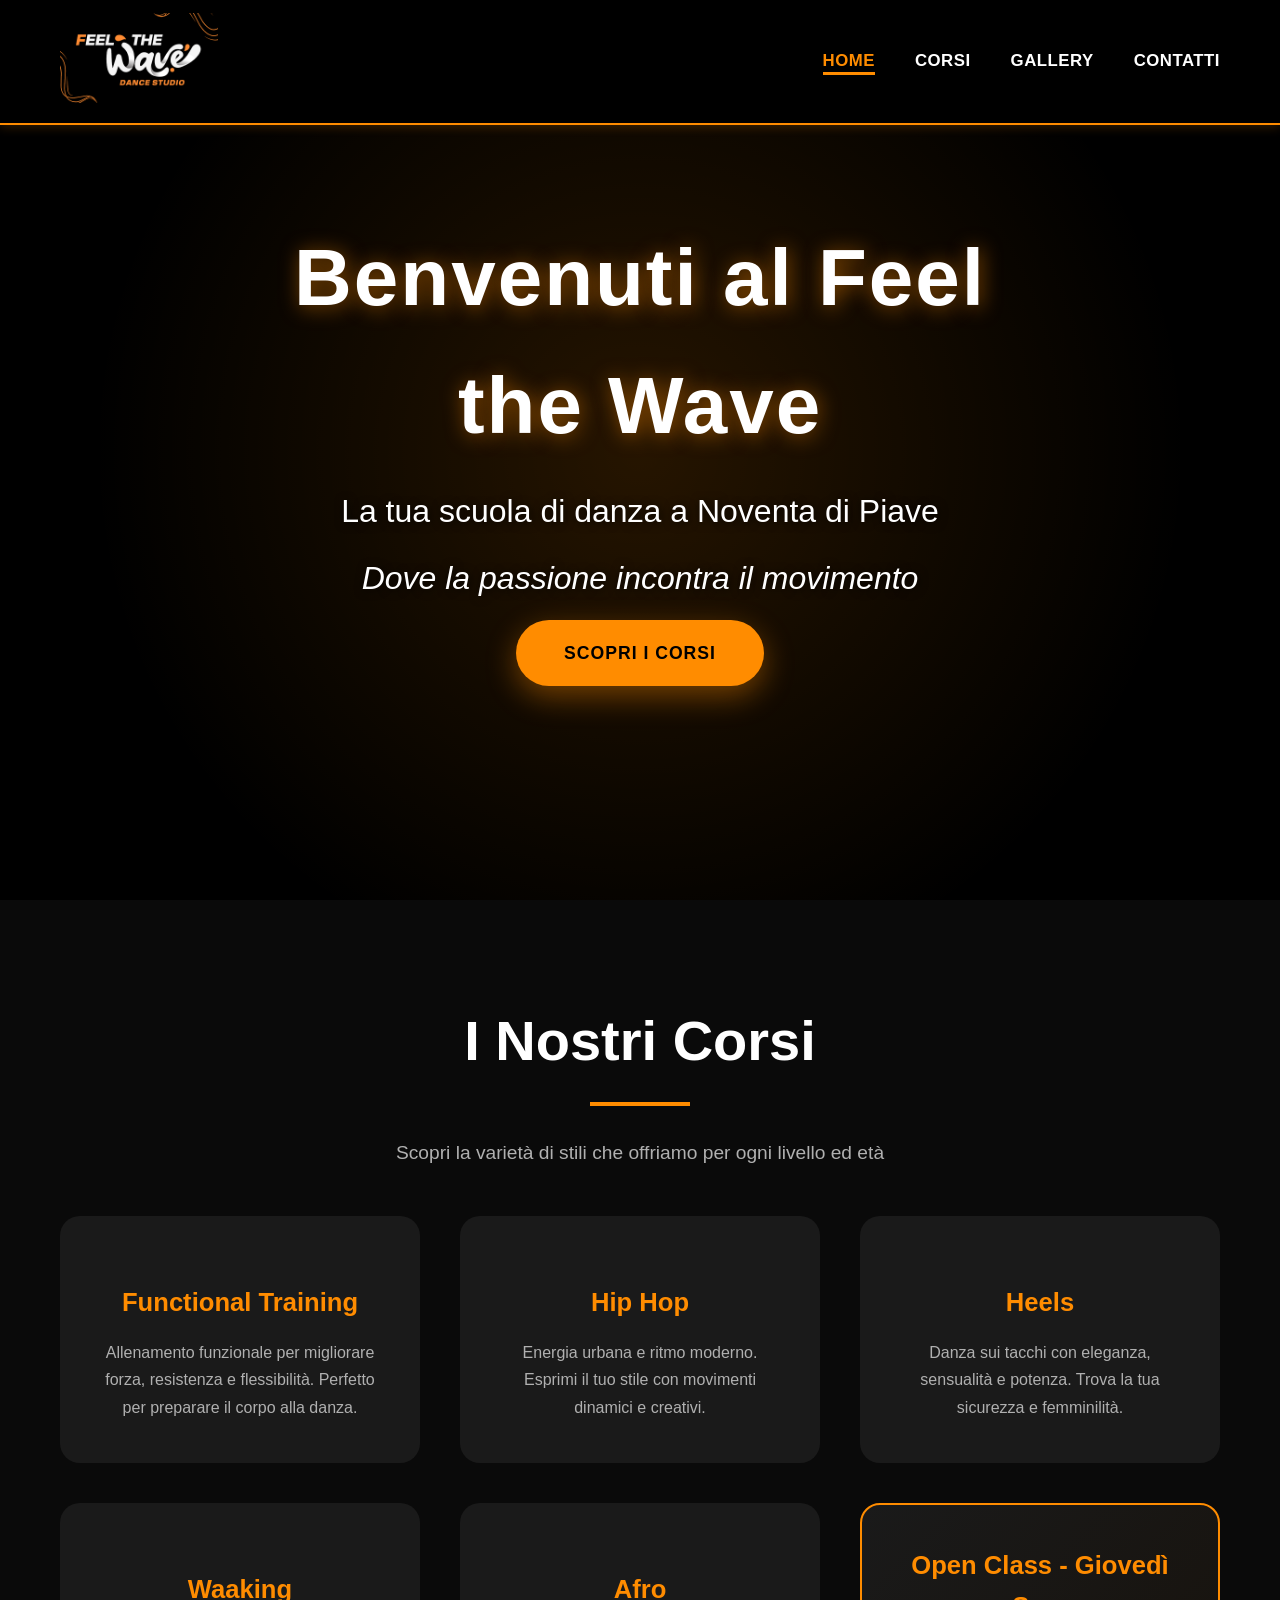
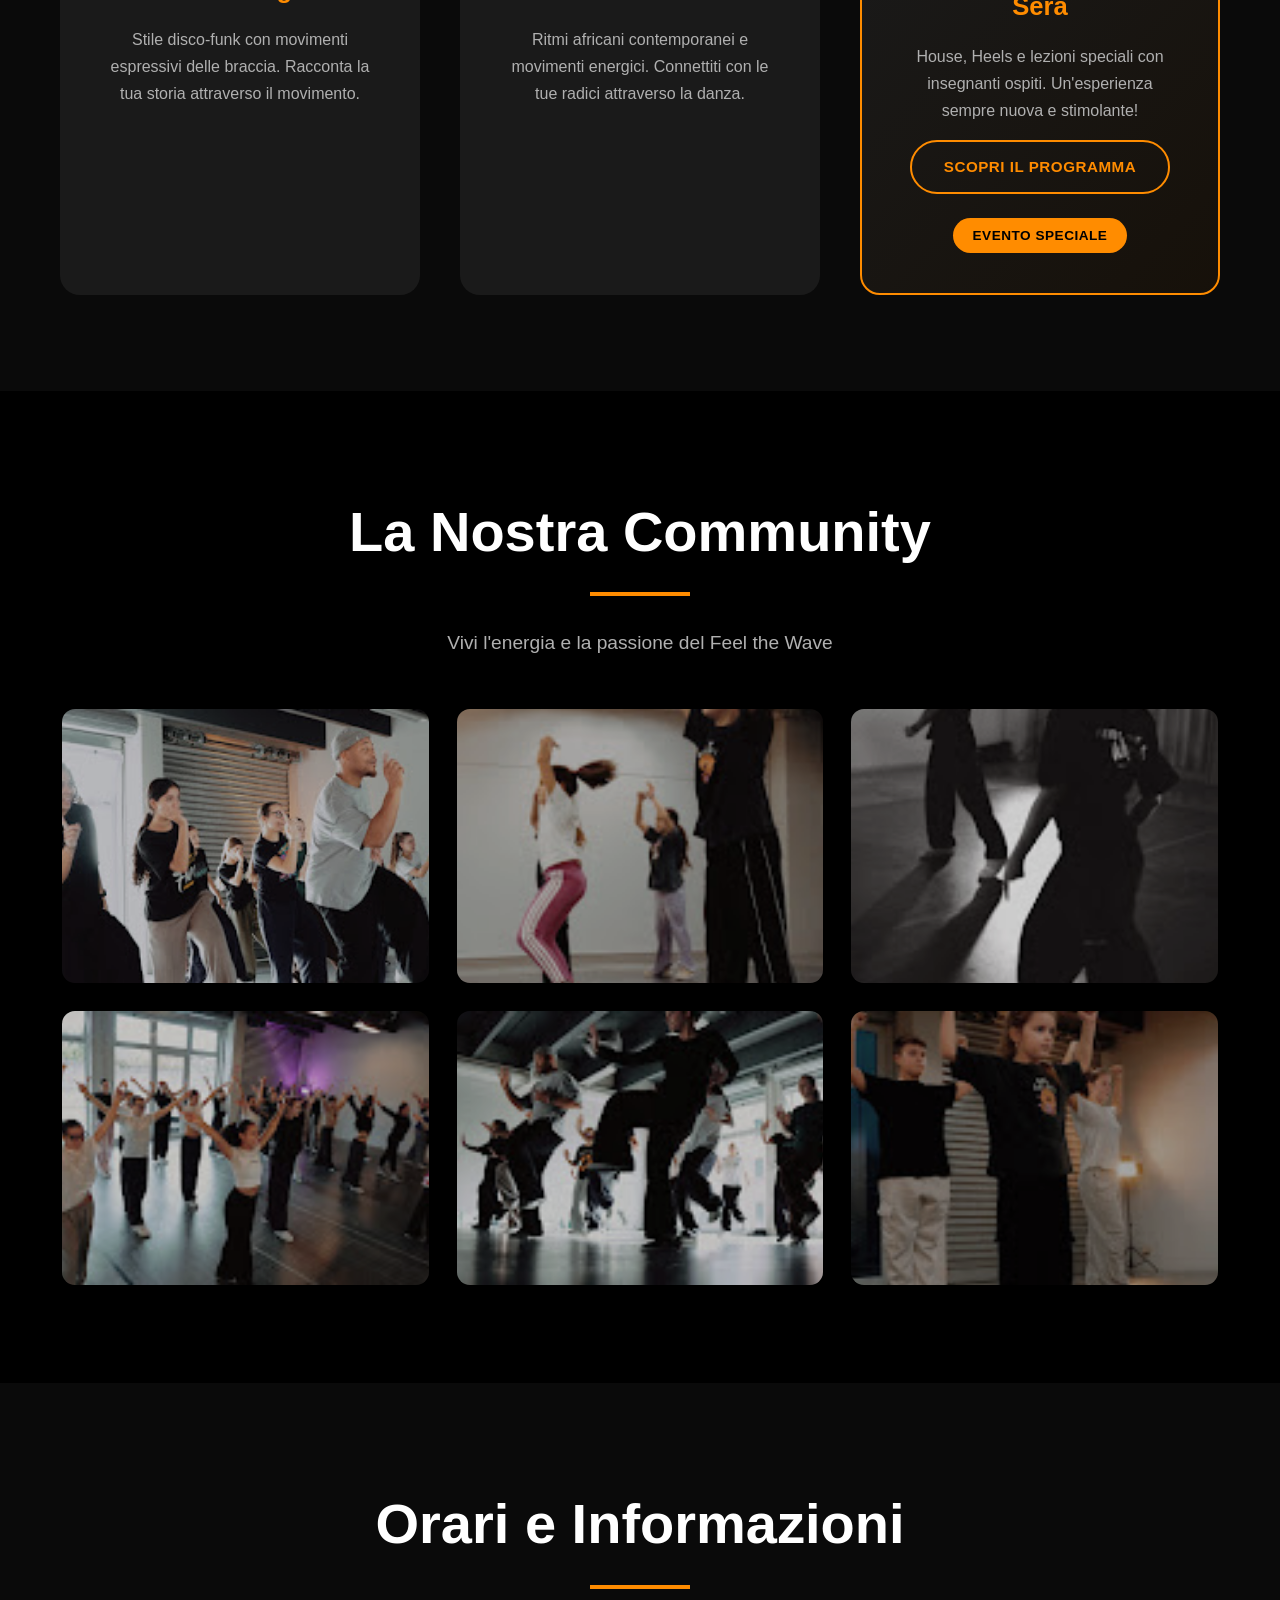
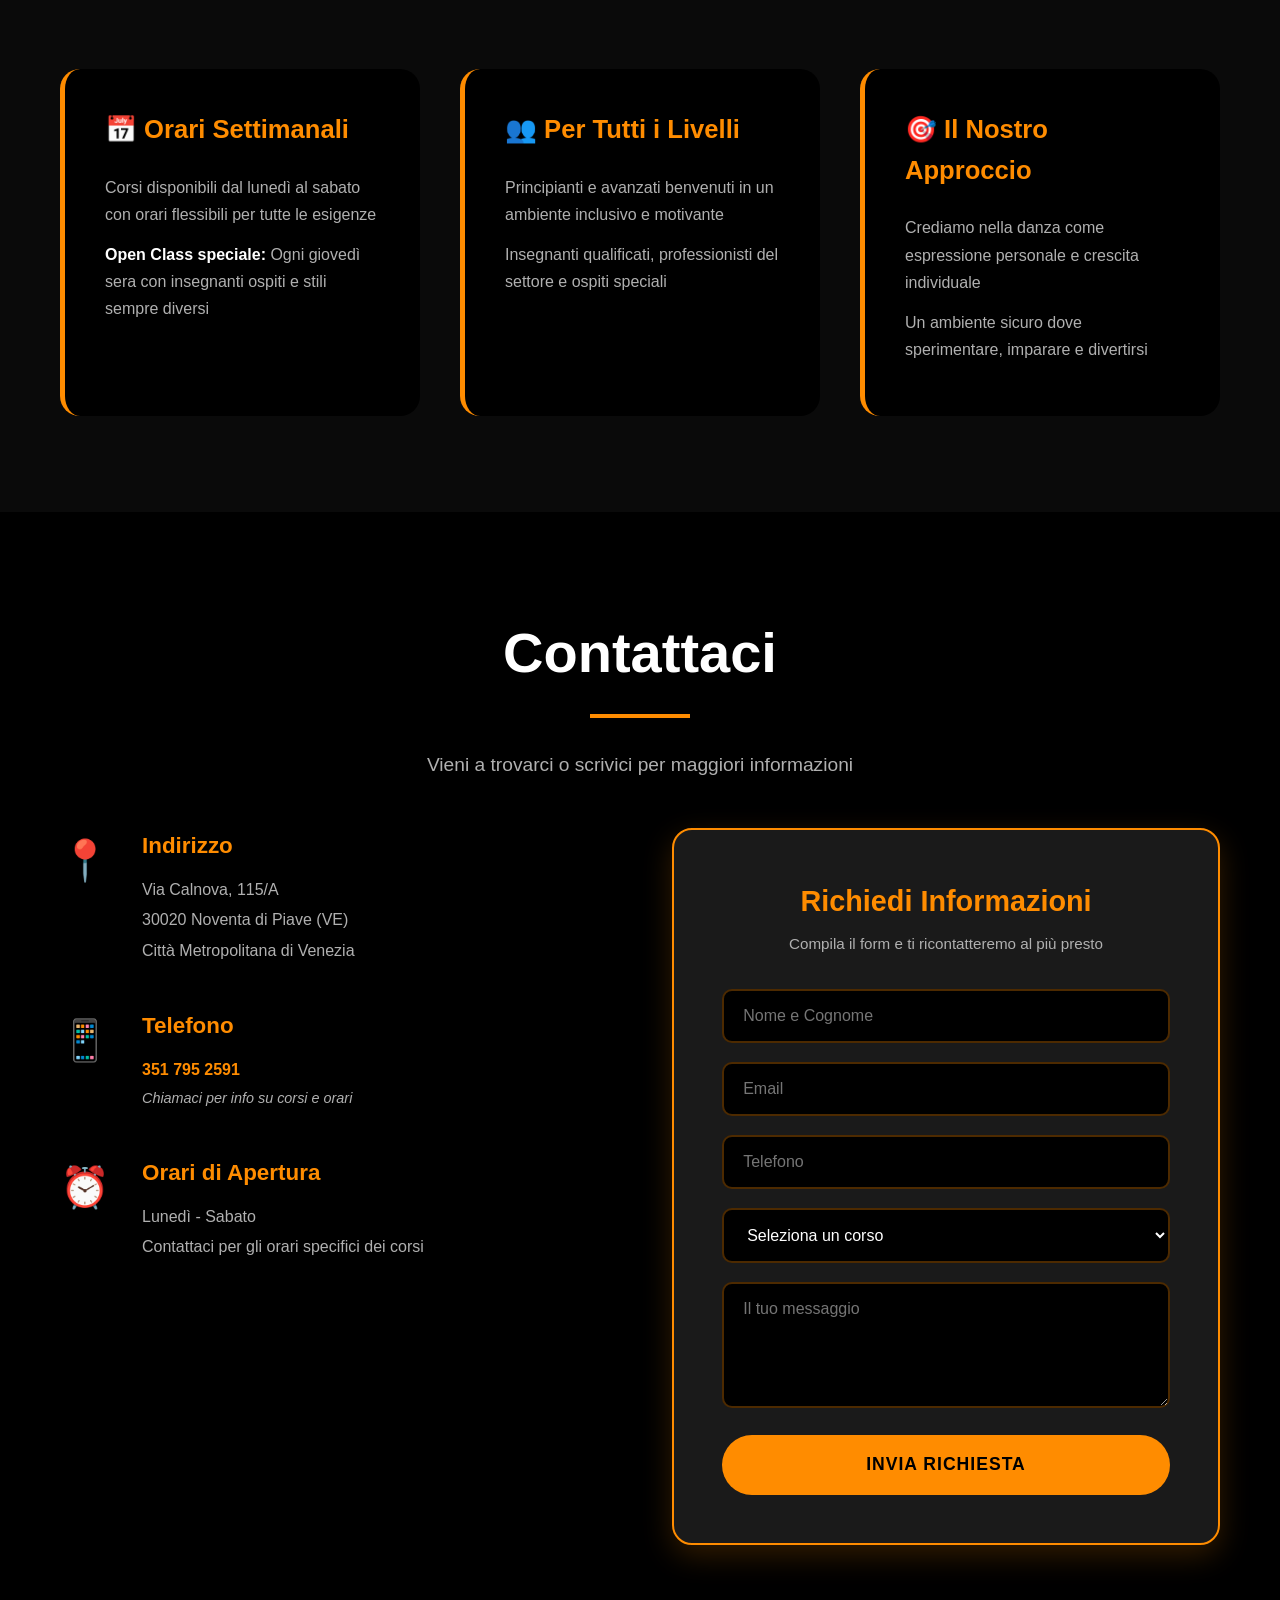
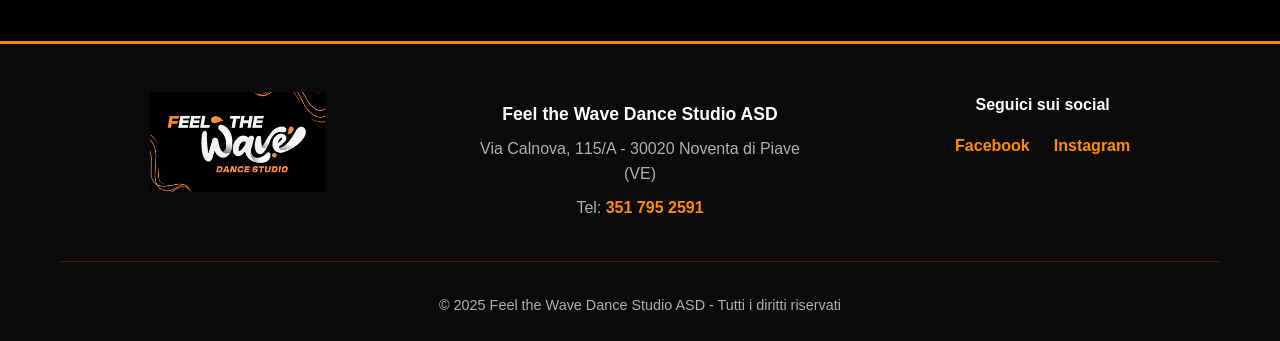
==== commit ab416511: "Fix HTML formatting and structure" ====
--- a/index.html
+++ b/index.html
@@ -195,7 +195,7 @@
         <div class="container">
             <div class="footer-content">
                 <div class="footer-logo">
-                    <img src="logo.jpg" alt="Feel the Wave Dance Studio">
+                    <img src="logo.png" alt="Feel the Wave Dance Studio">
                 </div>
                 <div class="footer-info">
                     <p><strong>Feel the Wave Dance Studio ASD</strong></p>
@@ -222,3 +222,4 @@
 
 </html>
 
+
